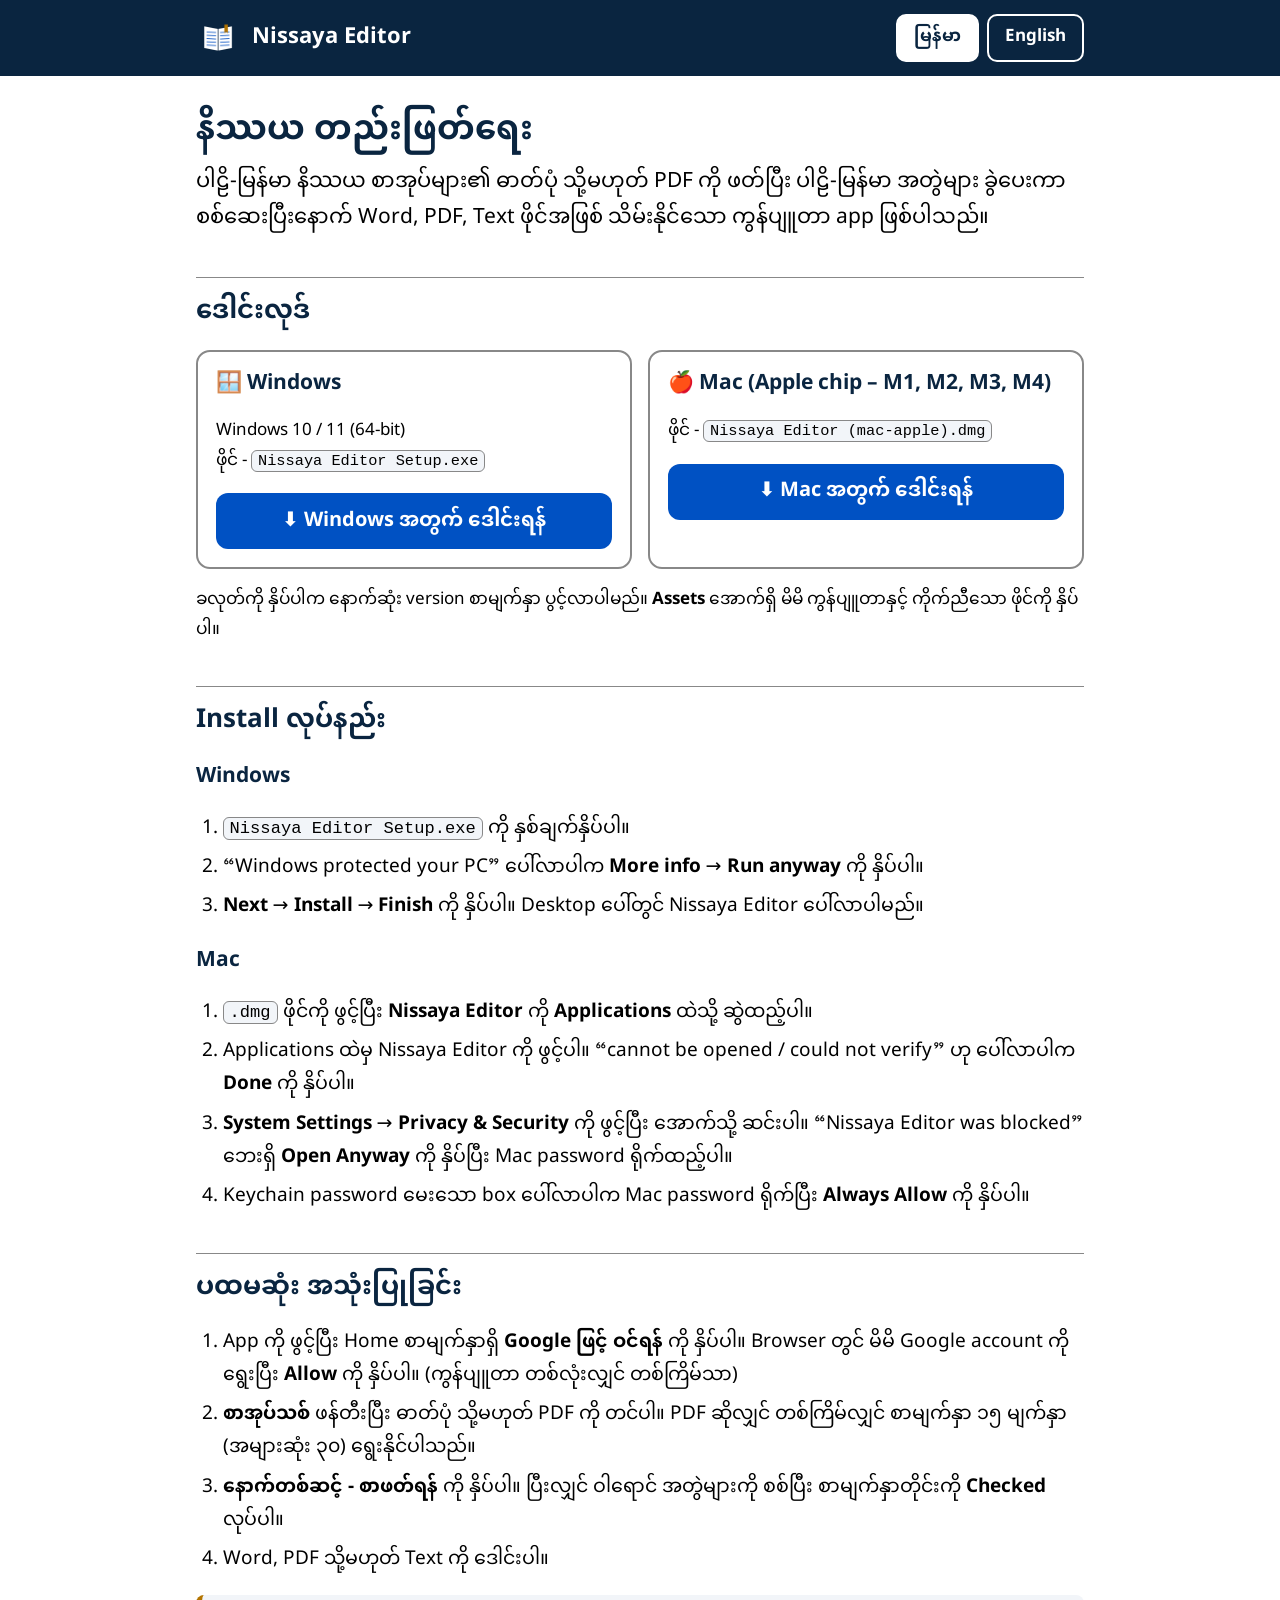
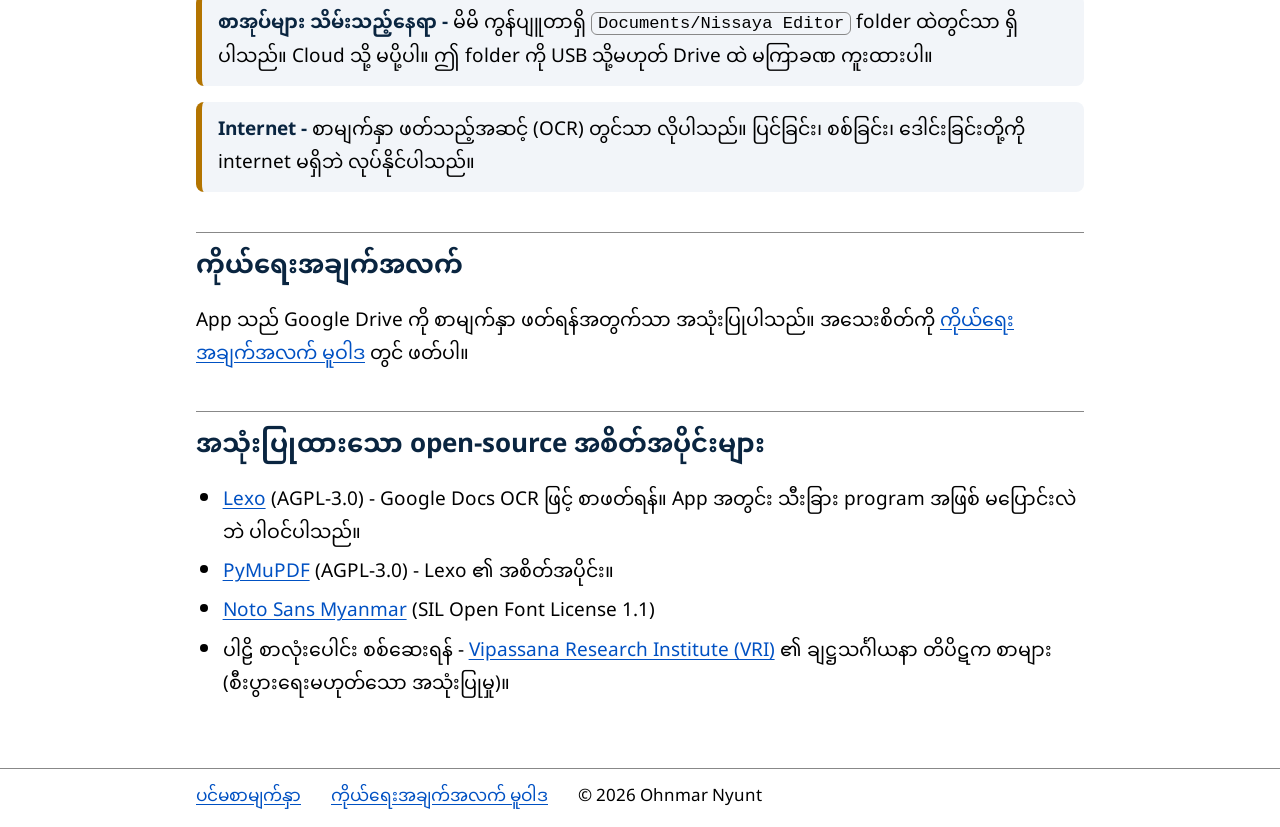
==== index.html @ 5a6e34d1 "Add files via upload" ====
<!doctype html>
<html lang="my">
<head>
<meta charset="utf-8">
<meta name="viewport" content="width=device-width, initial-scale=1">
<title>Nissaya Editor</title>
<meta name="description" content="Nissaya Editor: read photos and PDFs of Pāli–Myanmar nissaya books, check them, and save them as Word, PDF or text.">
<link rel="icon" href="icon.png">
<link rel="preconnect" href="https://fonts.googleapis.com">
<link rel="preconnect" href="https://fonts.gstatic.com" crossorigin>
<link href="https://fonts.googleapis.com/css2?family=Noto+Sans+Myanmar:wght@400;700&display=swap" rel="stylesheet">
<link rel="stylesheet" href="style.css">
</head>
<body>
<header>
  <div class="bar">
    <a class="brand" href="./"><img src="icon.png" alt=""><span>Nissaya Editor</span></a>
    <div class="lang" role="group" aria-label="Language / ဘာသာစကား">
      <button type="button" data-lang="my" aria-pressed="true">မြန်မာ</button>
      <button type="button" data-lang="en" aria-pressed="false">English</button>
    </div>
  </div>
</header>

<main>
  <!-- ================= Myanmar ================= -->
  <section lang="my">
    <h1>နိဿယ တည်းဖြတ်ရေး</h1>
    <p class="lead">ပါဠိ-မြန်မာ နိဿယ စာအုပ်များ၏ ဓာတ်ပုံ သို့မဟုတ် PDF ကို ဖတ်ပြီး ပါဠိ-မြန်မာ အတွဲများ ခွဲပေးကာ စစ်ဆေးပြီးနောက် Word, PDF, Text ဖိုင်အဖြစ် သိမ်းနိုင်သော ကွန်ပျူတာ app ဖြစ်ပါသည်။</p>

    <h2>ဒေါင်းလုဒ်</h2>
    <div class="downloads">
      <div class="card">
        <h3>🪟 Windows</h3>
        <p class="muted">Windows 10 / 11 (64-bit)<br>ဖိုင် - <code>Nissaya Editor Setup.exe</code></p>
        <a class="btn" href="https://github.com/ohnmarnyunt/nissaya-editor/releases/latest">⬇ Windows အတွက် ဒေါင်းရန်</a>
      </div>
      <div class="card">
        <h3>🍎 Mac (Apple chip – M1, M2, M3, M4)</h3>
        <p class="muted">ဖိုင် - <code>Nissaya Editor (mac-apple).dmg</code></p>
        <a class="btn" href="https://github.com/ohnmarnyunt/nissaya-editor/releases/latest">⬇ Mac အတွက် ဒေါင်းရန်</a>
      </div>
    </div>
    <p class="muted">ခလုတ်ကို နှိပ်ပါက နောက်ဆုံး version စာမျက်နှာ ပွင့်လာပါမည်။ <b>Assets</b> အောက်ရှိ မိမိ ကွန်ပျူတာနှင့် ကိုက်ညီသော ဖိုင်ကို နှိပ်ပါ။</p>

    <h2>Install လုပ်နည်း</h2>
    <h3>Windows</h3>
    <ol>
      <li><code>Nissaya Editor Setup.exe</code> ကို နှစ်ချက်နှိပ်ပါ။</li>
      <li>“Windows protected your PC” ပေါ်လာပါက <b>More info</b> → <b>Run anyway</b> ကို နှိပ်ပါ။</li>
      <li><b>Next</b> → <b>Install</b> → <b>Finish</b> ကို နှိပ်ပါ။ Desktop ပေါ်တွင် Nissaya Editor ပေါ်လာပါမည်။</li>
    </ol>
    <h3>Mac</h3>
    <ol>
      <li><code>.dmg</code> ဖိုင်ကို ဖွင့်ပြီး <b>Nissaya Editor</b> ကို <b>Applications</b> ထဲသို့ ဆွဲထည့်ပါ။</li>
      <li>Applications ထဲမှ Nissaya Editor ကို ဖွင့်ပါ။ “cannot be opened / could not verify” ဟု ပေါ်လာပါက <b>Done</b> ကို နှိပ်ပါ။</li>
      <li><b>System Settings</b> → <b>Privacy &amp; Security</b> ကို ဖွင့်ပြီး အောက်သို့ ဆင်းပါ။ “Nissaya Editor was blocked” ဘေးရှိ <b>Open Anyway</b> ကို နှိပ်ပြီး Mac password ရိုက်ထည့်ပါ။</li>
      <li>Keychain password မေးသော box ပေါ်လာပါက Mac password ရိုက်ပြီး <b>Always Allow</b> ကို နှိပ်ပါ။</li>
    </ol>

    <h2>ပထမဆုံး အသုံးပြုခြင်း</h2>
    <ol>
      <li>App ကို ဖွင့်ပြီး Home စာမျက်နှာရှိ <b>Google ဖြင့် ဝင်ရန်</b> ကို နှိပ်ပါ။ Browser တွင် မိမိ Google account ကို ရွေးပြီး <b>Allow</b> ကို နှိပ်ပါ။ (ကွန်ပျူတာ တစ်လုံးလျှင် တစ်ကြိမ်သာ)</li>
      <li><b>စာအုပ်သစ်</b> ဖန်တီးပြီး ဓာတ်ပုံ သို့မဟုတ် PDF ကို တင်ပါ။ PDF ဆိုလျှင် တစ်ကြိမ်လျှင် စာမျက်နှာ ၁၅ မျက်နှာ (အများဆုံး ၃၀) ရွေးနိုင်ပါသည်။</li>
      <li><b>နောက်တစ်ဆင့် - စာဖတ်ရန်</b> ကို နှိပ်ပါ။ ပြီးလျှင် ဝါရောင် အတွဲများကို စစ်ပြီး စာမျက်နှာတိုင်းကို <b>Checked</b> လုပ်ပါ။</li>
      <li>Word, PDF သို့မဟုတ် Text ကို ဒေါင်းပါ။</li>
    </ol>
    <div class="note"><b>စာအုပ်များ သိမ်းသည့်နေရာ -</b> မိမိ ကွန်ပျူတာရှိ <code>Documents/Nissaya Editor</code> folder ထဲတွင်သာ ရှိပါသည်။ Cloud သို့ မပို့ပါ။ ဤ folder ကို USB သို့မဟုတ် Drive ထဲ မကြာခဏ ကူးထားပါ။</div>
    <div class="note"><b>Internet -</b> စာမျက်နှာ ဖတ်သည့်အဆင့် (OCR) တွင်သာ လိုပါသည်။ ပြင်ခြင်း၊ စစ်ခြင်း၊ ဒေါင်းခြင်းတို့ကို internet မရှိဘဲ လုပ်နိုင်ပါသည်။</div>

    <h2>ကိုယ်ရေးအချက်အလက်</h2>
    <p>App သည် Google Drive ကို စာမျက်နှာ ဖတ်ရန်အတွက်သာ အသုံးပြုပါသည်။ အသေးစိတ်ကို <a href="privacy.html">ကိုယ်ရေးအချက်အလက် မူဝါဒ</a> တွင် ဖတ်ပါ။</p>

    <h2>အသုံးပြုထားသော open-source အစိတ်အပိုင်းများ</h2>
    <ul>
      <li><a href="https://github.com/PhilixTheExplorer/lexo">Lexo</a> (AGPL-3.0) - Google Docs OCR ဖြင့် စာဖတ်ရန်။ App အတွင်း သီးခြား program အဖြစ် မပြောင်းလဲဘဲ ပါဝင်ပါသည်။</li>
      <li><a href="https://github.com/pymupdf/PyMuPDF">PyMuPDF</a> (AGPL-3.0) - Lexo ၏ အစိတ်အပိုင်း။</li>
      <li><a href="https://fonts.google.com/noto/specimen/Noto+Sans+Myanmar">Noto Sans Myanmar</a> (SIL Open Font License 1.1)</li>
      <li>ပါဠိ စာလုံးပေါင်း စစ်ဆေးရန် - <a href="https://tipitaka.org">Vipassana Research Institute (VRI)</a> ၏ ချဋ္ဌသင်္ဂါယနာ တိပိဋက စာများ (စီးပွားရေးမဟုတ်သော အသုံးပြုမှု)။</li>
    </ul>
  </section>

  <!-- ================= English ================= -->
  <section lang="en">
    <h1>Nissaya Editor</h1>
    <p class="lead">A desktop app that reads photos or PDFs of Pāli–Myanmar nissaya books, splits the text into Pāli–Myanmar pairs, lets you check them, and saves the result as Word, PDF or text.</p>

    <h2>Download</h2>
    <div class="downloads">
      <div class="card">
        <h3>🪟 Windows</h3>
        <p class="muted">Windows 10 / 11 (64-bit)<br>File: <code>Nissaya Editor Setup.exe</code></p>
        <a class="btn" href="https://github.com/ohnmarnyunt/nissaya-editor/releases/latest">⬇ Download for Windows</a>
      </div>
      <div class="card">
        <h3>🍎 Mac (Apple chip – M1, M2, M3, M4)</h3>
        <p class="muted">File: <code>Nissaya Editor (mac-apple).dmg</code></p>
        <a class="btn" href="https://github.com/ohnmarnyunt/nissaya-editor/releases/latest">⬇ Download for Mac</a>
      </div>
    </div>
    <p class="muted">The button opens the latest version. Under <b>Assets</b>, click the file for your computer.</p>

    <h2>How to install</h2>
    <h3>Windows</h3>
    <ol>
      <li>Double-click <code>Nissaya Editor Setup.exe</code>.</li>
      <li>If “Windows protected your PC” appears, click <b>More info</b> → <b>Run anyway</b>.</li>
      <li>Click <b>Next</b> → <b>Install</b> → <b>Finish</b>. Nissaya Editor appears on the desktop.</li>
    </ol>
    <h3>Mac</h3>
    <ol>
      <li>Open the <code>.dmg</code> file and drag <b>Nissaya Editor</b> into <b>Applications</b>.</li>
      <li>Open Nissaya Editor from Applications. If it says it “cannot be opened” or “could not verify”, click <b>Done</b>.</li>
      <li>Open <b>System Settings</b> → <b>Privacy &amp; Security</b> and scroll down. Next to “Nissaya Editor was blocked”, click <b>Open Anyway</b> and type your Mac password.</li>
      <li>If a Keychain box asks for a password, type your Mac password and click <b>Always Allow</b>.</li>
    </ol>

    <h2>First use</h2>
    <ol>
      <li>Open the app and click <b>Sign in with Google</b> on the Home page. In the browser, choose your Google account and click <b>Allow</b>. (Once per computer.)</li>
      <li>Make a <b>New book</b> and add photos or a PDF. For a PDF you choose 15 pages at a time (at most 30).</li>
      <li>Click <b>Next: Read the pages</b>. Then check the yellow pairs and mark every page <b>Checked</b>.</li>
      <li>Download Word, PDF or Text.</li>
    </ol>
    <div class="note"><b>Where your books are kept:</b> only on your own computer, in the <code>Documents/Nissaya Editor</code> folder. Nothing is sent to the cloud. Copy this folder to a USB stick or Drive from time to time as a backup.</div>
    <div class="note"><b>Internet:</b> needed only while pages are being read (OCR). Editing, checking and downloading work offline.</div>

    <h2>Privacy</h2>
    <p>The app uses Google Drive only to read the pages. See the <a href="privacy.html">privacy policy</a> for details.</p>

    <h2>Open-source components</h2>
    <ul>
      <li><a href="https://github.com/PhilixTheExplorer/lexo">Lexo</a> (AGPL-3.0) – reads pages with Google Docs OCR. Included unchanged, as a separate program inside the app.</li>
      <li><a href="https://github.com/pymupdf/PyMuPDF">PyMuPDF</a> (AGPL-3.0) – part of Lexo.</li>
      <li><a href="https://fonts.google.com/noto/specimen/Noto+Sans+Myanmar">Noto Sans Myanmar</a> (SIL Open Font License 1.1)</li>
      <li>Pāli spelling check: Chaṭṭha Saṅgāyana Tipiṭaka text by the <a href="https://tipitaka.org">Vipassana Research Institute (VRI)</a>, used for non-commercial purposes.</li>
    </ul>
  </section>
</main>

<footer>
  <div class="bar">
    <a href="./"><span lang="my">ပင်မစာမျက်နှာ</span><span lang="en">Home</span></a>
    <a href="privacy.html"><span lang="my">ကိုယ်ရေးအချက်အလက် မူဝါဒ</span><span lang="en">Privacy policy</span></a>
    <span>© 2026 Ohnmar Nyunt</span>
  </div>
</footer>
<script src="lang.js"></script>
</body>
</html>
---- style.css ----
/* Nissaya Editor — public page. High contrast, large text, buttons at least 48 px. */
:root {
  --bg: #FFFFFF; --title: #0A2540; --text: #000000; --btn: #0051C3;
  --line: #888888; --accent: #B37400; --soft: #F2F5F9;
}
* { box-sizing: border-box; }
html { -webkit-text-size-adjust: 100%; }
body {
  margin: 0; background: var(--bg); color: var(--text);
  font-family: "Noto Sans Myanmar", "Myanmar Text", "Pyidaungsu", system-ui, -apple-system, "Segoe UI", sans-serif;
  font-size: 19px; line-height: 1.75;
}
a { color: var(--btn); text-underline-offset: 3px; }
a:focus-visible, button:focus-visible { outline: 3px solid var(--accent); outline-offset: 3px; }

header { background: var(--title); color: #fff; }
.bar { max-width: 920px; margin: 0 auto; padding: 14px 16px; display: flex; align-items: center; gap: 12px; flex-wrap: wrap; }
.brand { display: flex; align-items: center; gap: 12px; color: #fff; text-decoration: none; font-weight: 700; font-size: 22px; }
.brand img { width: 44px; height: 44px; border-radius: 10px; background: #fff; }
.lang { margin-left: auto; display: flex; gap: 8px; }
.lang button {
  min-height: 48px; min-width: 48px; padding: 0 16px; font: inherit; font-size: 17px; font-weight: 700;
  background: transparent; color: #fff; border: 2px solid #fff; border-radius: 10px; cursor: pointer;
}
.lang button[aria-pressed="true"] { background: #fff; color: var(--title); }

main { max-width: 920px; margin: 0 auto; padding: 24px 16px 48px; }
h1, h2, h3 { color: var(--title); line-height: 1.4; }
h1 { font-size: 34px; margin: 8px 0 8px; }
h2 { font-size: 26px; margin: 40px 0 12px; padding-top: 16px; border-top: 1px solid var(--line); }
h3 { font-size: 21px; margin: 24px 0 6px; }
.lead { font-size: 21px; margin: 0 0 20px; }
.muted { font-size: 17px; }

.downloads { display: grid; grid-template-columns: repeat(auto-fit, minmax(260px, 1fr)); gap: 16px; margin: 20px 0 8px; }
.card { border: 2px solid var(--line); border-radius: 14px; padding: 18px; background: var(--bg); }
.card h3 { margin-top: 0; }
.btn {
  display: inline-flex; align-items: center; justify-content: center; gap: 8px;
  min-height: 56px; padding: 10px 22px; width: 100%;
  background: var(--btn); color: #fff; border-radius: 12px; text-decoration: none; font-weight: 700; font-size: 20px;
}
.btn:hover { filter: brightness(1.1); }

ol, ul { padding-left: 1.4em; }
li { margin: 6px 0; }
.note { background: var(--soft); border-left: 6px solid var(--accent); border-radius: 8px; padding: 12px 16px; margin: 16px 0; }
.note b { color: var(--title); }
code { background: var(--soft); border: 1px solid var(--line); border-radius: 6px; padding: 1px 6px; font-size: 0.9em; word-break: break-all; }

footer { border-top: 1px solid var(--line); }
footer .bar { color: var(--text); font-size: 17px; }
footer a { margin-right: 18px; }

/* Language: only the chosen one shows. Myanmar is the default. */
html[lang="my"] [lang="en"]:not(html) { display: none; }
html[lang="en"] [lang="my"]:not(html) { display: none; }

@media (max-width: 560px) {
  body { font-size: 18px; }
  h1 { font-size: 28px; }
  .brand span { font-size: 19px; }
}
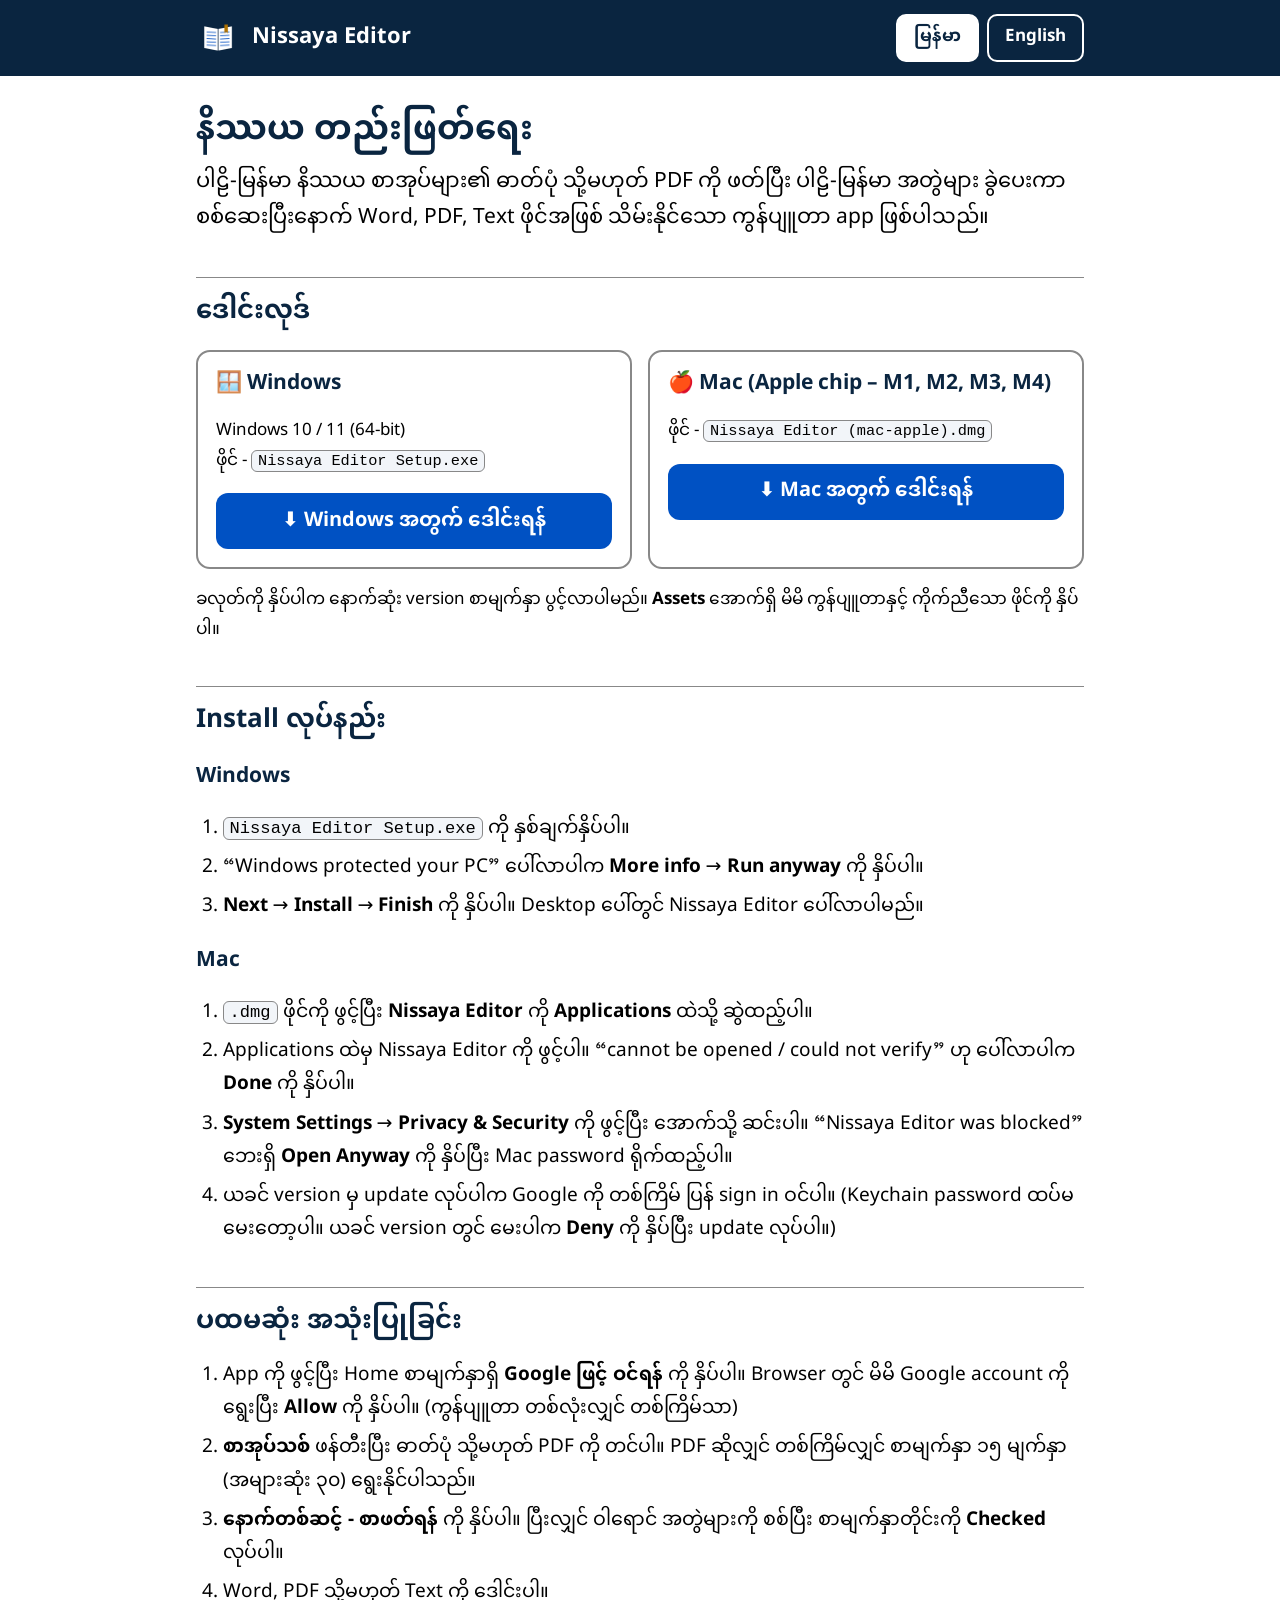
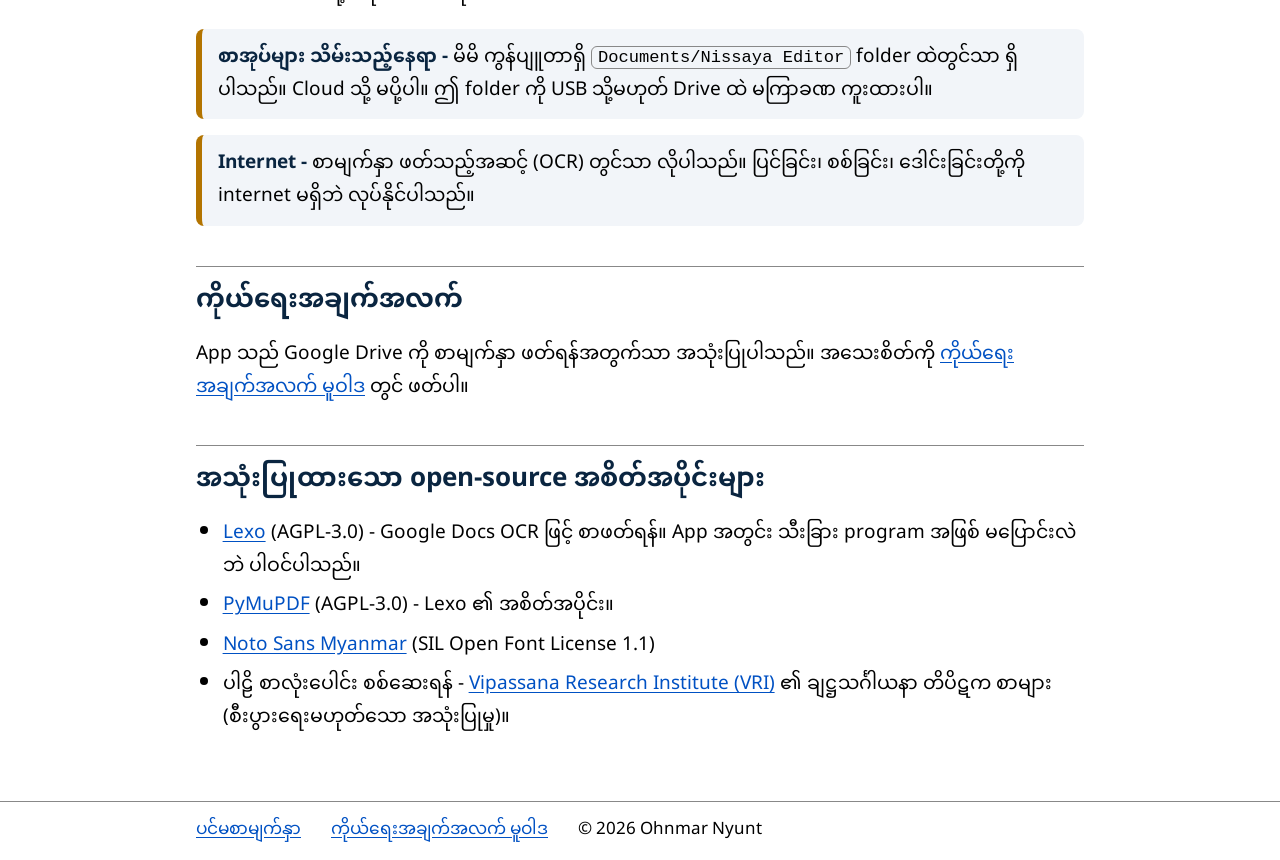
==== commit b9bcaab9: "Index and Privacy Files" ====
--- a/index.html
+++ b/index.html
@@ -55,7 +55,7 @@
       <li><code>.dmg</code> ဖိုင်ကို ဖွင့်ပြီး <b>Nissaya Editor</b> ကို <b>Applications</b> ထဲသို့ ဆွဲထည့်ပါ။</li>
       <li>Applications ထဲမှ Nissaya Editor ကို ဖွင့်ပါ။ “cannot be opened / could not verify” ဟု ပေါ်လာပါက <b>Done</b> ကို နှိပ်ပါ။</li>
       <li><b>System Settings</b> → <b>Privacy &amp; Security</b> ကို ဖွင့်ပြီး အောက်သို့ ဆင်းပါ။ “Nissaya Editor was blocked” ဘေးရှိ <b>Open Anyway</b> ကို နှိပ်ပြီး Mac password ရိုက်ထည့်ပါ။</li>
-      <li>Keychain password မေးသော box ပေါ်လာပါက Mac password ရိုက်ပြီး <b>Always Allow</b> ကို နှိပ်ပါ။</li>
+      <li>ယခင် version မှ update လုပ်ပါက Google ကို တစ်ကြိမ် ပြန် sign in ဝင်ပါ။ (Keychain password ထပ်မမေးတော့ပါ။ ယခင် version တွင် မေးပါက <b>Deny</b> ကို နှိပ်ပြီး update လုပ်ပါ။)</li>
     </ol>
 
     <h2>ပထမဆုံး အသုံးပြုခြင်း</h2>
@@ -112,7 +112,7 @@
       <li>Open the <code>.dmg</code> file and drag <b>Nissaya Editor</b> into <b>Applications</b>.</li>
       <li>Open Nissaya Editor from Applications. If it says it “cannot be opened” or “could not verify”, click <b>Done</b>.</li>
       <li>Open <b>System Settings</b> → <b>Privacy &amp; Security</b> and scroll down. Next to “Nissaya Editor was blocked”, click <b>Open Anyway</b> and type your Mac password.</li>
-      <li>If a Keychain box asks for a password, type your Mac password and click <b>Always Allow</b>.</li>
+      <li>If you are updating from an earlier version, sign in to Google once more. (The Keychain password box no longer appears. If an older version still shows it, click <b>Deny</b> and update.)</li>
     </ol>
 
     <h2>First use</h2>
